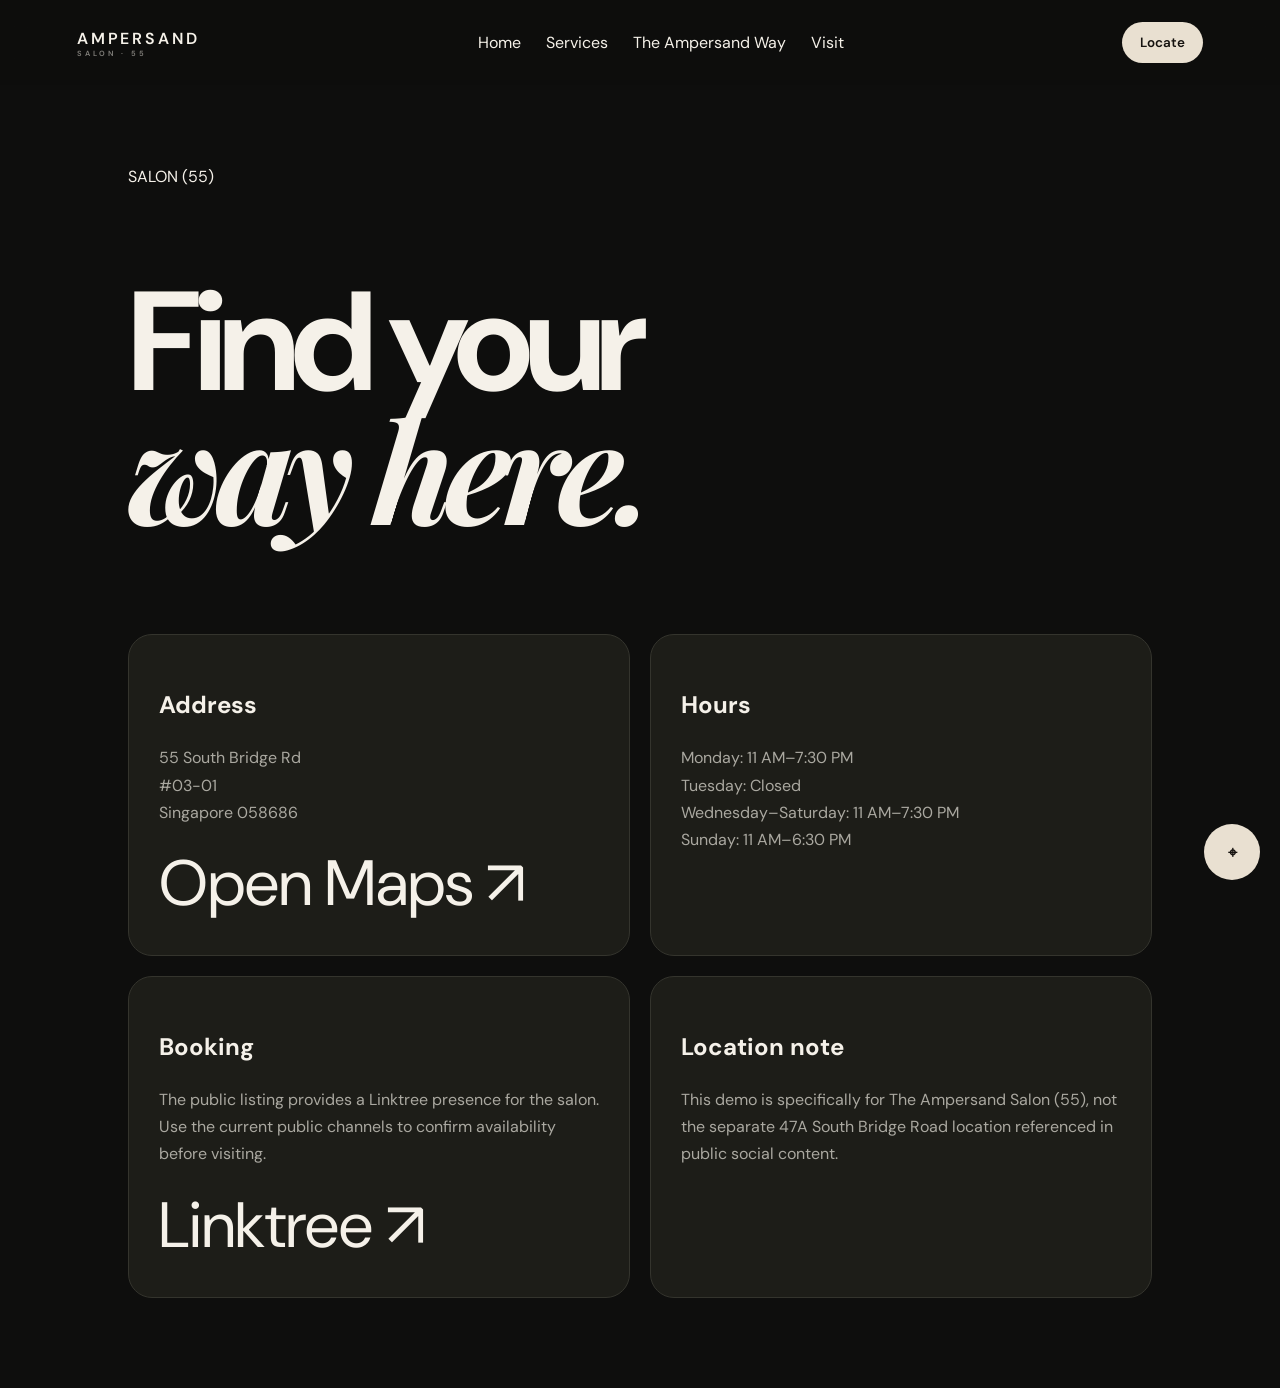
==== contact.html @ 72e2ffbb "Create Salon 7 contact and directions page" ====
<!doctype html><html><head><meta charset="utf-8"><meta name="viewport" content="width=device-width,initial-scale=1"><title>Visit The Ampersand Salon (55)</title><link rel="stylesheet" href="style.css"><link rel="stylesheet" href="site.css"></head><body><header><a class="logo" href="index.html">AMPERSAND<span>SALON · 55</span></a><nav><a href="index.html">Home</a><a href="services.html">Services</a><a href="experience.html">The Ampersand Way</a><a href="contact.html">Visit</a></nav><a class="cta" href="https://www.google.com/maps/search/?api=1&query=55%20South%20Bridge%20Road%20Singapore%20058686">Locate</a></header><main class="page"><div class="page-hero"><p class="eyebrow">SALON (55)</p><h1>Find your<br><i>way here.</i></h1></div><div class="contact-grid"><article class="contact-card reveal"><h3>Address</h3><p>55 South Bridge Rd<br>#03-01<br>Singapore 058686</p><a class="big-link" href="https://www.google.com/maps/search/?api=1&query=55%20South%20Bridge%20Road%20Singapore%20058686">Open Maps ↗</a></article><article class="contact-card reveal"><h3>Hours</h3><p>Monday: 11 AM–7:30 PM<br>Tuesday: Closed<br>Wednesday–Saturday: 11 AM–7:30 PM<br>Sunday: 11 AM–6:30 PM</p></article><article class="contact-card reveal"><h3>Booking</h3><p>The public listing provides a Linktree presence for the salon. Use the current public channels to confirm availability before visiting.</p><a class="big-link" href="https://linktr.ee/ampersand.salon.sg">Linktree ↗</a></article><article class="contact-card reveal"><h3>Location note</h3><p>This demo is specifically for The Ampersand Salon (55), not the separate 47A South Bridge Road location referenced in public social content.</p></article></div></main><a class="float" href="https://www.google.com/maps/search/?api=1&query=55%20South%20Bridge%20Road%20Singapore%20058686">⌖</a><script src="site.js"></script></body></html>
---- style.css ----
@import url('https://fonts.googleapis.com/css2?family=DM+Sans:wght@400;600&family=Playfair+Display:ital,wght@0,500;1,500&display=swap');*{box-sizing:border-box}html{scroll-behavior:smooth}body{margin:0;background:#0e0e0d;color:#f5f1e9;font-family:DM Sans,sans-serif}header{position:fixed;z-index:5;width:100%;top:0;padding:22px 6vw;display:flex;justify-content:space-between;align-items:center;background:#0e0e0dcc;backdrop-filter:blur(16px)}a{color:inherit;text-decoration:none}.logo{font-weight:600;letter-spacing:.18em}.logo span{display:block;font-size:.47rem;opacity:.5}nav{display:none;gap:25px}.cta{background:#e9e0d1;color:#15120f;padding:12px 18px;border-radius:999px;font-weight:600;font-size:.84rem}.hero{min-height:100svh;padding:150px 8vw;display:flex;flex-direction:column;justify-content:center;background:radial-gradient(circle at 80% 30%,#4d4b3d,transparent 38%)}.hero>p,section>p{font-size:.68rem;letter-spacing:.23em;color:#b5a77e}.hero h1,h2{font-size:clamp(3.3rem,11vw,8rem);line-height:.88;letter-spacing:-.06em;margin:18px 0}.hero i,h2 i{font-family:'Playfair Display',serif}.hero h4{max-width:570px;color:#b3b0a9;line-height:1.7;font-weight:400;margin:25px 0}.hero div{display:flex;gap:18px;flex-wrap:wrap;align-items:center}section:not(.hero){padding:110px 8vw}#services{background:#171714}.grid{display:grid;gap:16px}.grid article{min-height:250px;padding:30px;border:1px solid #34342d;border-radius:24px;background:#1d1d18;display:flex;flex-direction:column;justify-content:space-between;transition:.45s}.grid article:hover{transform:translateY(-8px)}.grid b{color:#b5a77e}.grid h3{font-size:1.45rem}.grid p,#visit p{color:#aaa8a0;line-height:1.7}#visit{text-align:center;background:radial-gradient(circle at 50% 0,#38372d,#0e0e0d 62%)}#visit h2{font-size:clamp(2.7rem,9vw,6rem)}#visit a{display:inline-block;margin:8px}.float{position:fixed;z-index:6;right:20px;bottom:20px;width:56px;height:56px;border-radius:50%;display:grid;place-items:center;background:#e9e0d1;color:#15120f;font-weight:700}#loader{position:fixed;z-index:20;inset:0;display:grid;place-items:center;background:#0e0e0d;font-size:4rem;transition:.8s}@media(min-width:800px){nav{display:flex}.grid{grid-template-columns:repeat(3,1fr)}}
---- site.css ----
:root{--accent:#b5a77e;--line:#34342d}.hero-meta{display:flex;gap:28px;flex-wrap:wrap;margin-top:70px;font-size:.65rem;letter-spacing:.18em;color:#8e8b79}.marquee{overflow:hidden;border-block:1px solid var(--line);padding:18px 0;white-space:nowrap;background:#171714}.marquee div{width:max-content;animation:marquee 28s linear infinite;letter-spacing:.25em;color:#b5a77e}.feature{padding:110px 7vw;display:grid;gap:40px;align-items:center;background:radial-gradient(circle at 80% 40%,#38372d,#0e0e0d 55%)}.feature p{color:#aaa8a0;line-height:1.8;max-width:560px}.feature h2{font-size:clamp(3rem,9vw,7rem)}.feature .cta{display:inline-block;margin-top:15px}.reveal{opacity:0;transform:translateY(35px);transition:opacity .8s ease,transform .8s ease}.reveal.visible{opacity:1;transform:none}.tilt{transform-style:preserve-3d;will-change:transform}.tilt a{color:var(--accent);text-decoration:none}.page{min-height:100svh;padding:150px 7vw 90px}.page-hero{max-width:900px;margin-bottom:80px}.page-hero h1{font-size:clamp(3.5rem,11vw,9rem);line-height:.88;letter-spacing:-.06em}.page-hero h1 i{font-family:'Playfair Display',serif}.service-list{display:grid;gap:18px}.service-row{display:grid;grid-template-columns:60px 1fr auto;gap:20px;align-items:start;padding:28px 0;border-top:1px solid var(--line)}.service-row h2{font-size:clamp(1.5rem,4vw,3rem);margin:0 0 8px}.service-row p{color:#aaa8a0;line-height:1.7;max-width:650px}.service-row span{color:var(--accent)}.contact-grid{display:grid;gap:20px}.contact-card{padding:30px;border:1px solid var(--line);border-radius:24px;background:#1d1d18}.contact-card h3{font-size:1.5rem}.contact-card p{color:#aaa8a0;line-height:1.7}.big-link{font-size:clamp(1.5rem,5vw,4rem);word-break:break-word}.page-nav{display:flex;gap:10px;flex-wrap:wrap;margin-top:50px}.page-nav a{padding:11px 15px;border:1px solid var(--line);border-radius:999px;text-decoration:none}.page-nav a:hover{background:#e9e0d1;color:#15120f}@keyframes marquee{to{transform:translateX(-50%)}}@media(min-width:800px){.feature{grid-template-columns:1fr 1fr}.service-list{max-width:1100px}.contact-grid{grid-template-columns:1fr 1fr}.page{padding-left:10vw;padding-right:10vw}}
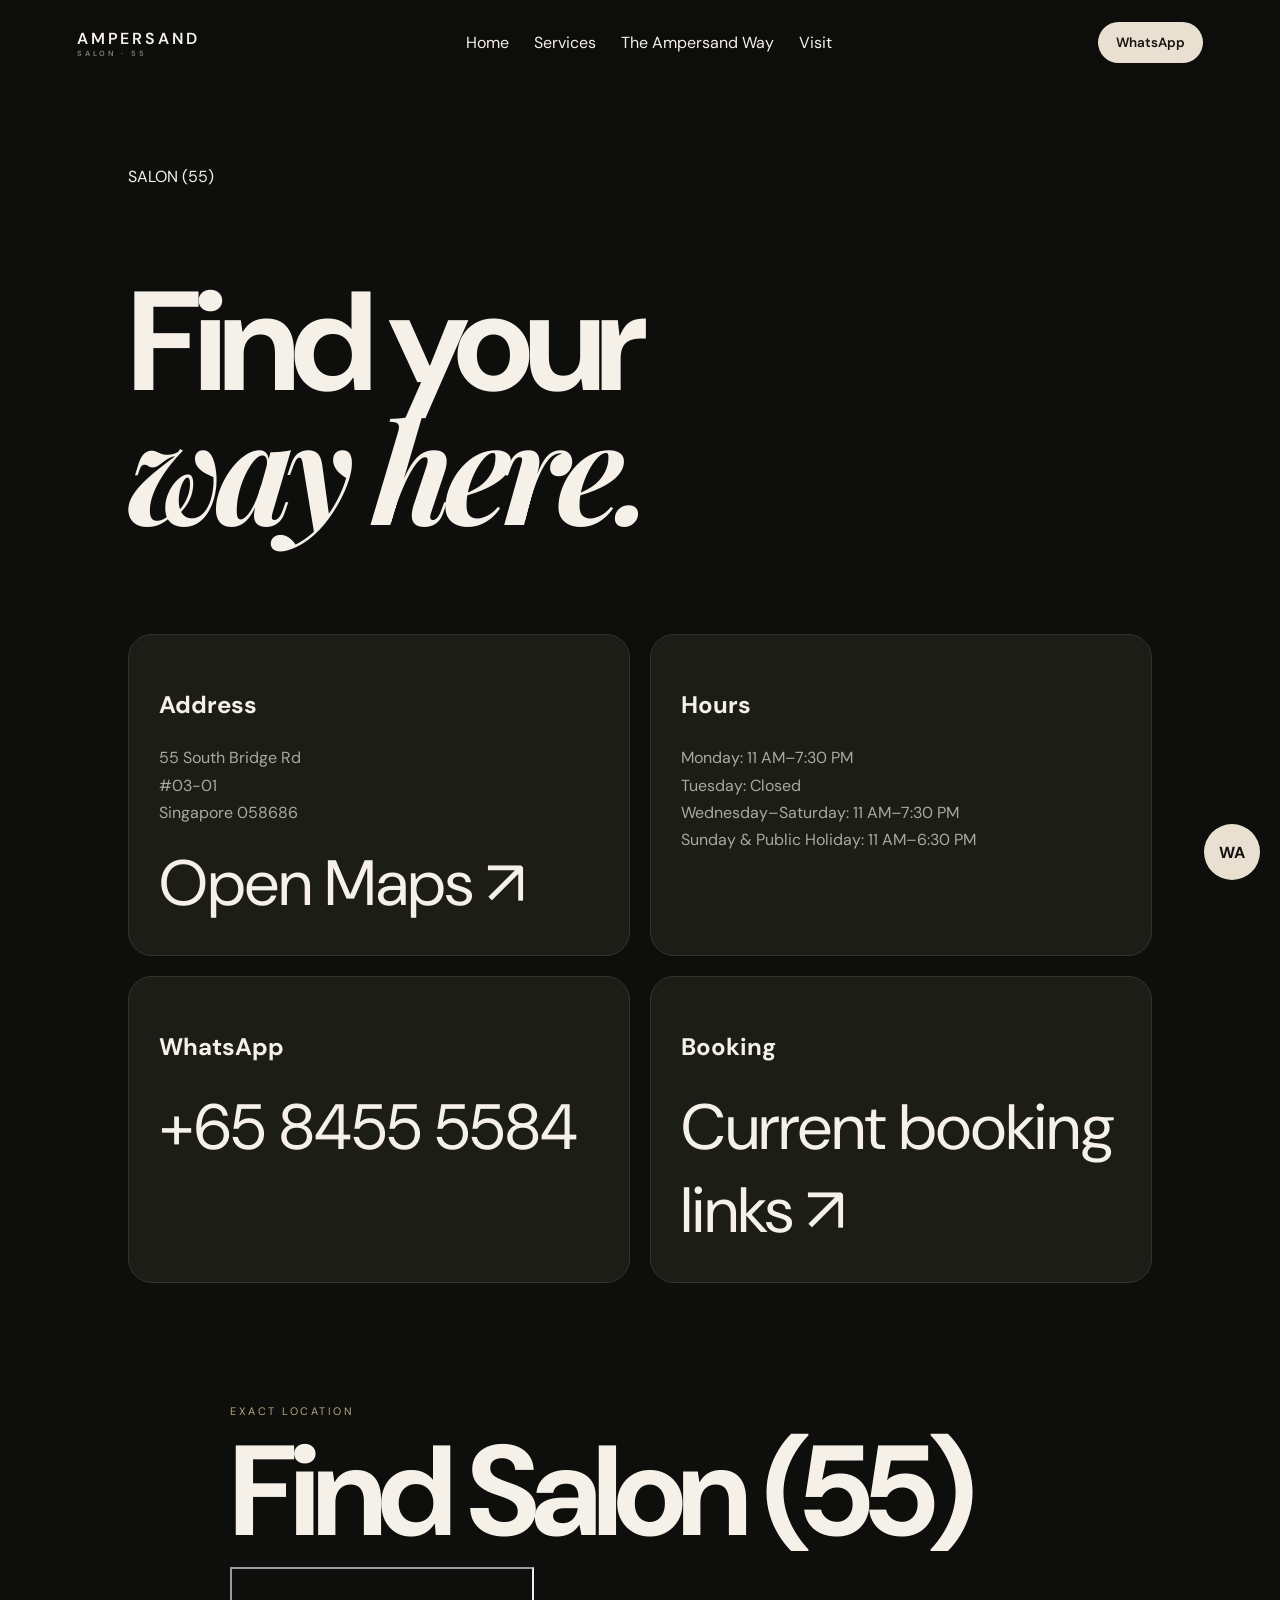
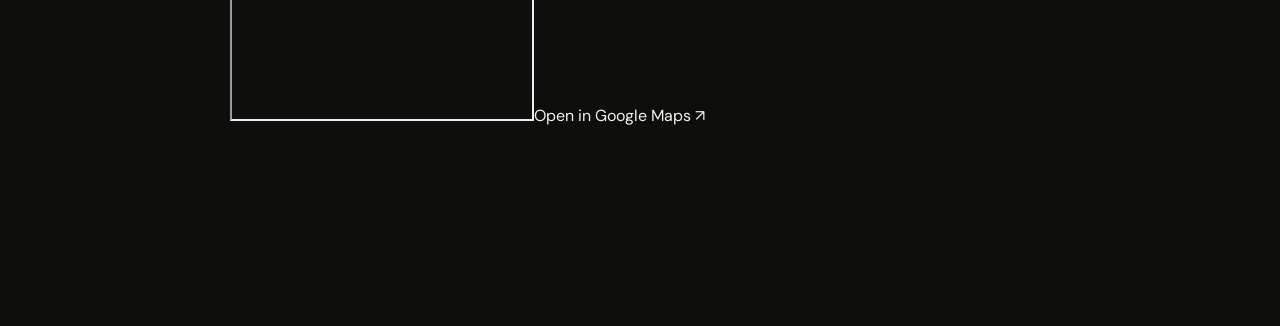
==== commit 67cc93bf: "Upgrade Salon 7 contact page with exact embedded Google Maps and verified WhatsApp" ====
--- a/contact.html
+++ b/contact.html
@@ -1 +1 @@
-<!doctype html><html><head><meta charset="utf-8"><meta name="viewport" content="width=device-width,initial-scale=1"><title>Visit The Ampersand Salon (55)</title><link rel="stylesheet" href="style.css"><link rel="stylesheet" href="site.css"></head><body><header><a class="logo" href="index.html">AMPERSAND<span>SALON · 55</span></a><nav><a href="index.html">Home</a><a href="services.html">Services</a><a href="experience.html">The Ampersand Way</a><a href="contact.html">Visit</a></nav><a class="cta" href="https://www.google.com/maps/search/?api=1&query=55%20South%20Bridge%20Road%20Singapore%20058686">Locate</a></header><main class="page"><div class="page-hero"><p class="eyebrow">SALON (55)</p><h1>Find your<br><i>way here.</i></h1></div><div class="contact-grid"><article class="contact-card reveal"><h3>Address</h3><p>55 South Bridge Rd<br>#03-01<br>Singapore 058686</p><a class="big-link" href="https://www.google.com/maps/search/?api=1&query=55%20South%20Bridge%20Road%20Singapore%20058686">Open Maps ↗</a></article><article class="contact-card reveal"><h3>Hours</h3><p>Monday: 11 AM–7:30 PM<br>Tuesday: Closed<br>Wednesday–Saturday: 11 AM–7:30 PM<br>Sunday: 11 AM–6:30 PM</p></article><article class="contact-card reveal"><h3>Booking</h3><p>The public listing provides a Linktree presence for the salon. Use the current public channels to confirm availability before visiting.</p><a class="big-link" href="https://linktr.ee/ampersand.salon.sg">Linktree ↗</a></article><article class="contact-card reveal"><h3>Location note</h3><p>This demo is specifically for The Ampersand Salon (55), not the separate 47A South Bridge Road location referenced in public social content.</p></article></div></main><a class="float" href="https://www.google.com/maps/search/?api=1&query=55%20South%20Bridge%20Road%20Singapore%20058686">⌖</a><script src="site.js"></script></body></html>+<!doctype html><html lang="en"><head><meta charset="utf-8"><meta name="viewport" content="width=device-width,initial-scale=1"><title>Visit The Ampersand Salon (55)</title><link rel="stylesheet" href="style.css"><link rel="stylesheet" href="site.css"></head><body><div id="loader"><strong>&amp;</strong><span>AMPERSAND · SALON 55</span></div><header><a class="logo" href="index.html">AMPERSAND<span>SALON · 55</span></a><nav><a href="index.html">Home</a><a href="services.html">Services</a><a href="experience.html">The Ampersand Way</a><a href="contact.html">Visit</a></nav><a class="cta" href="https://wa.me/6584555584?text=Hi%20The%20Ampersand%20Salon%20%2855%29%2C%20I%27d%20like%20to%20book%20an%20appointment.">WhatsApp</a></header><main class="page"><div class="page-hero"><p class="eyebrow">SALON (55)</p><h1>Find your<br><i>way here.</i></h1></div><div class="contact-grid"><article class="contact-card reveal"><h3>Address</h3><p>55 South Bridge Rd<br>#03-01<br>Singapore 058686</p><a class="big-link" href="https://www.google.com/maps/search/?api=1&query=55%20South%20Bridge%20Road%20Singapore%20058686">Open Maps ↗</a></article><article class="contact-card reveal"><h3>Hours</h3><p>Monday: 11 AM–7:30 PM<br>Tuesday: Closed<br>Wednesday–Saturday: 11 AM–7:30 PM<br>Sunday & Public Holiday: 11 AM–6:30 PM</p></article><article class="contact-card reveal"><h3>WhatsApp</h3><a class="big-link" href="https://wa.me/6584555584?text=Hi%20The%20Ampersand%20Salon%20%2855%29%2C%20I%27d%20like%20to%20book%20an%20appointment.">+65 8455 5584</a></article><article class="contact-card reveal"><h3>Booking</h3><a class="big-link" href="https://linktr.ee/ampersand.salon.sg">Current booking links ↗</a></article></div><section class="map-block reveal"><p class="eyebrow">EXACT LOCATION</p><h2>Find Salon (55)</h2><iframe title="The Ampersand Salon 55 map" src="https://www.google.com/maps?q=55%20South%20Bridge%20Road%20Singapore%20058686&output=embed" loading="lazy" allowfullscreen></iframe><a class="btn" href="https://www.google.com/maps/search/?api=1&query=55%20South%20Bridge%20Road%20Singapore%20058686">Open in Google Maps ↗</a></section></main><a class="float" href="https://wa.me/6584555584?text=Hi%20The%20Ampersand%20Salon%20%2855%29%2C%20I%27d%20like%20to%20book%20an%20appointment.">WA</a><script src="site.js"></script></body></html>
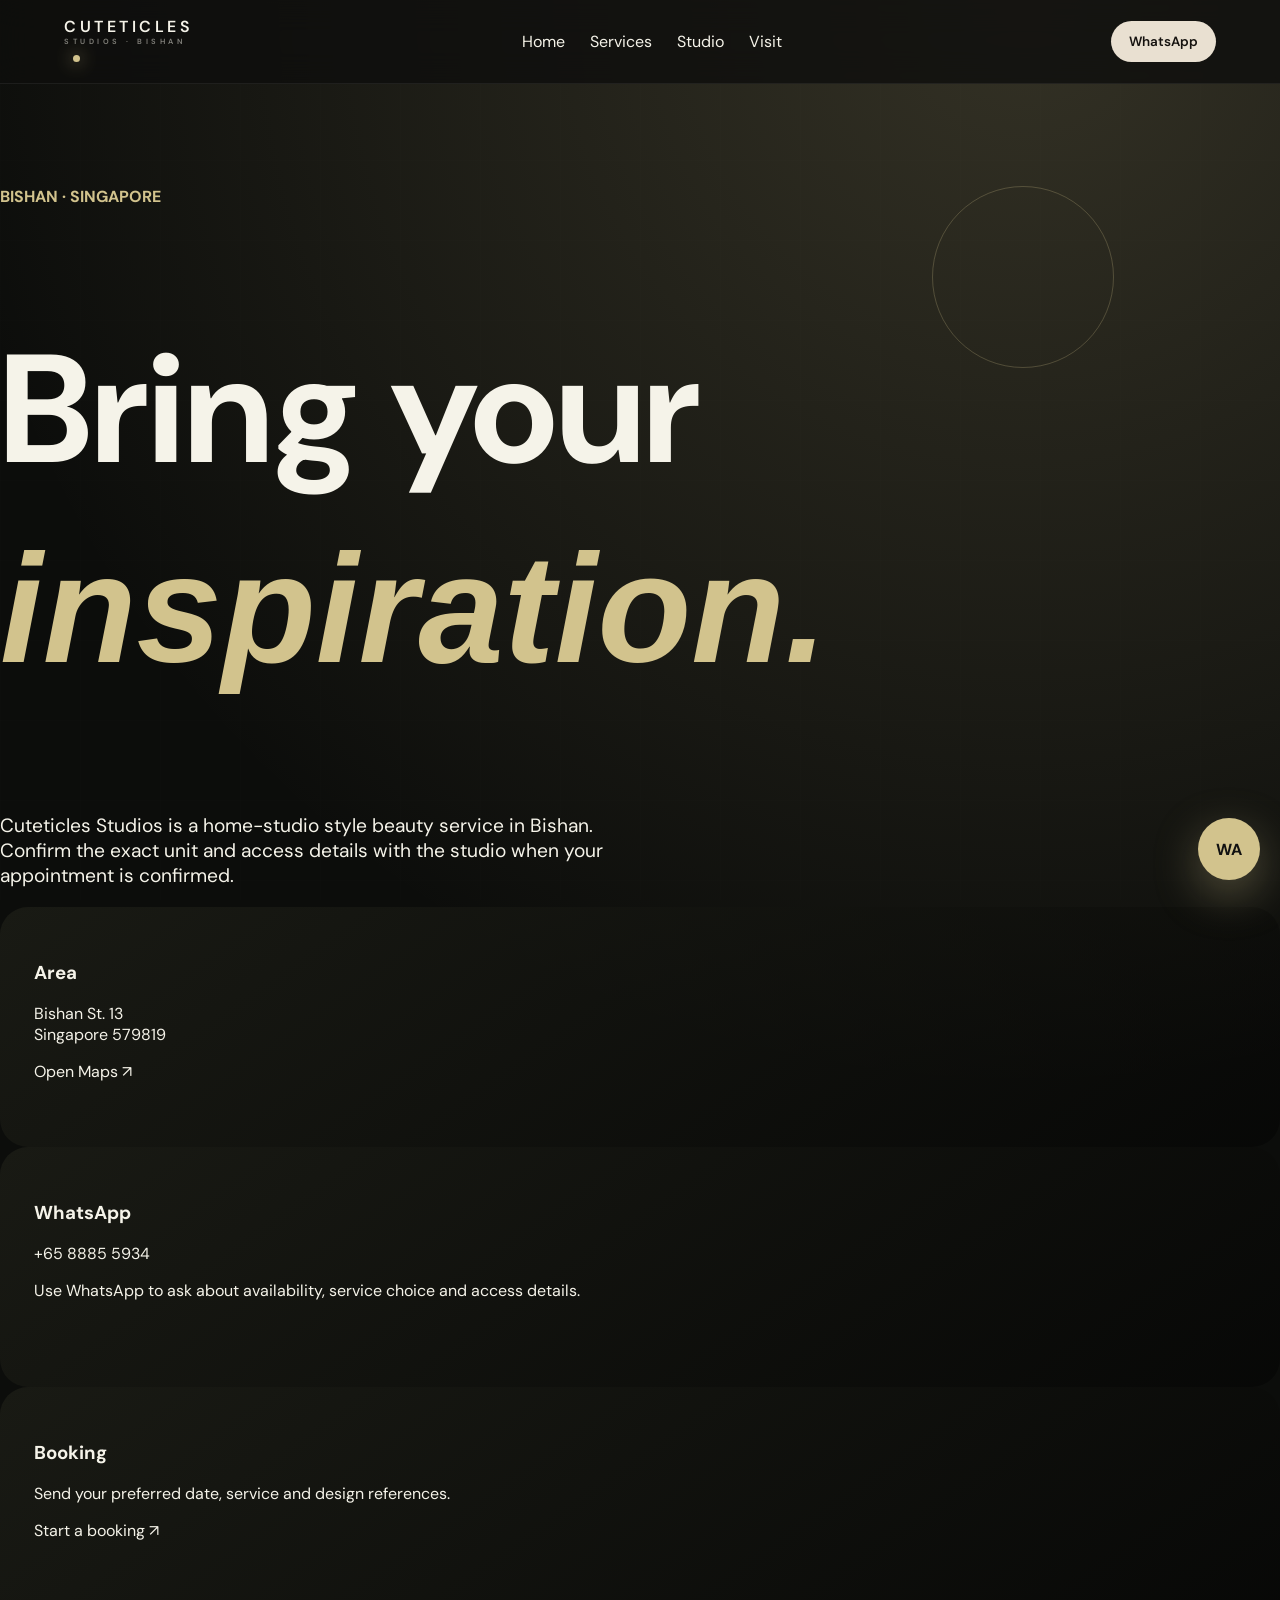
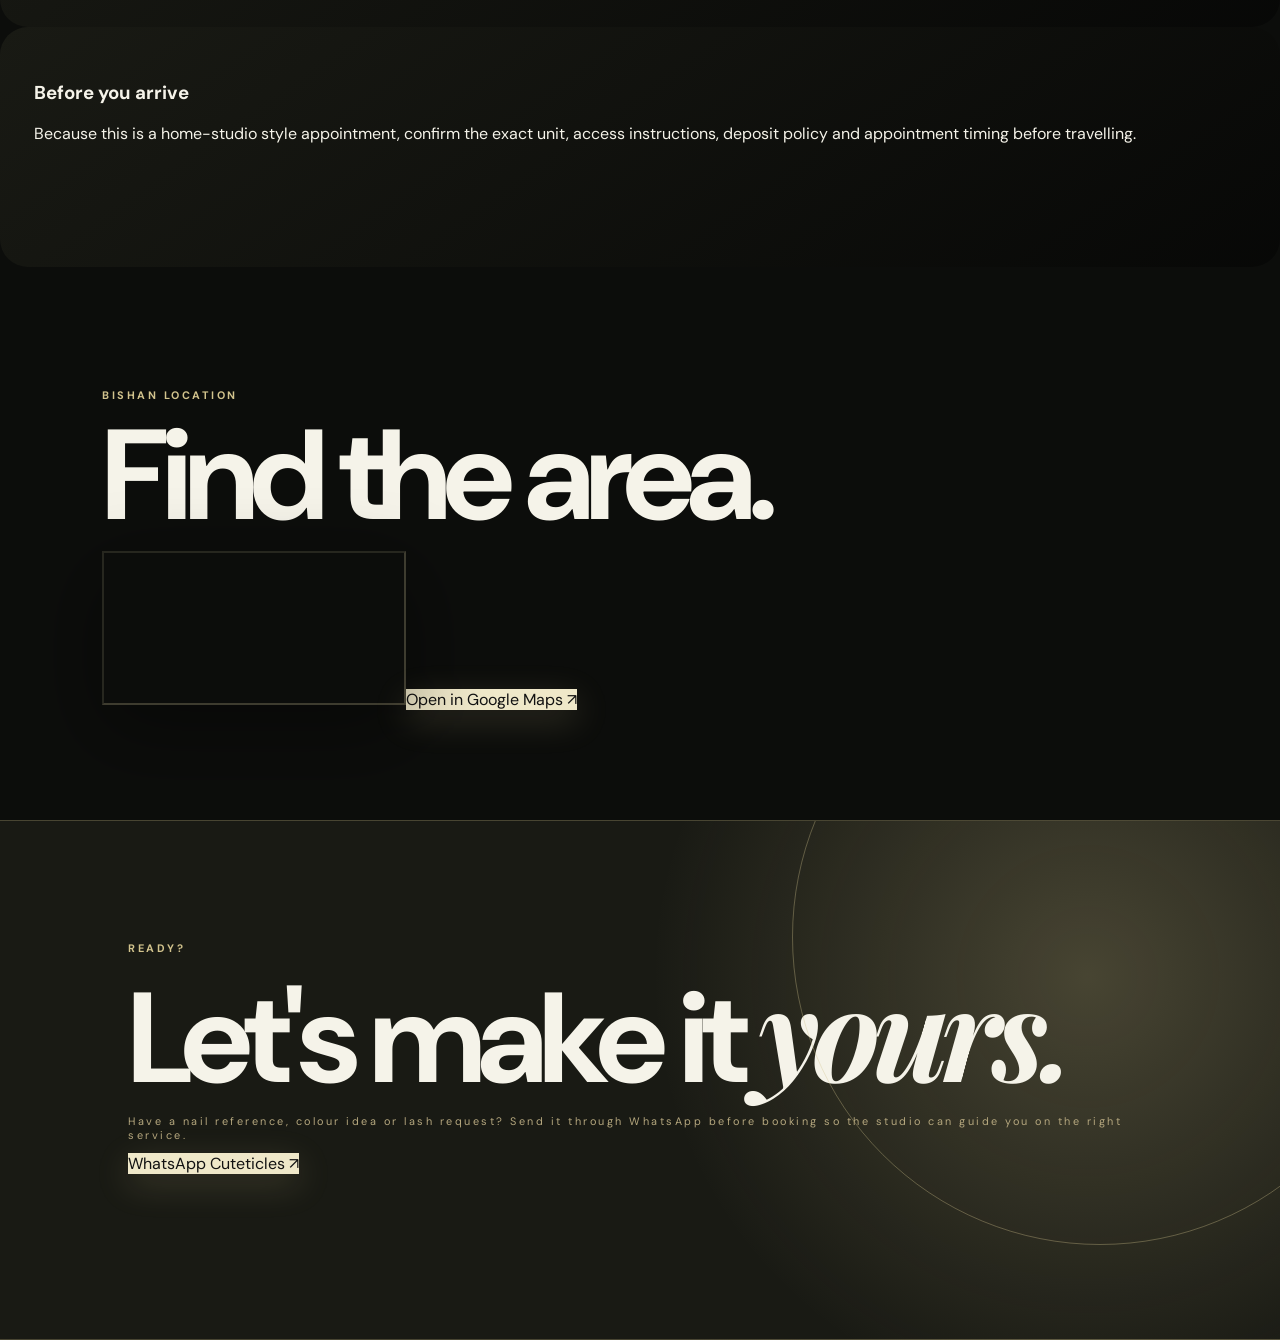
==== commit d20696f8: "Rebuild Salon-7 contact page for Cuteticles Studios" ====
--- a/contact.html
+++ b/contact.html
@@ -1 +1 @@
-<!doctype html><html lang="en"><head><meta charset="utf-8"><meta name="viewport" content="width=device-width,initial-scale=1"><title>Visit The Ampersand Salon (55)</title><link rel="stylesheet" href="style.css"><link rel="stylesheet" href="site.css"></head><body><div id="loader"><strong>&amp;</strong><span>AMPERSAND · SALON 55</span></div><header><a class="logo" href="index.html">AMPERSAND<span>SALON · 55</span></a><nav><a href="index.html">Home</a><a href="services.html">Services</a><a href="experience.html">The Ampersand Way</a><a href="contact.html">Visit</a></nav><a class="cta" href="https://wa.me/6584555584?text=Hi%20The%20Ampersand%20Salon%20%2855%29%2C%20I%27d%20like%20to%20book%20an%20appointment.">WhatsApp</a></header><main class="page"><div class="page-hero"><p class="eyebrow">SALON (55)</p><h1>Find your<br><i>way here.</i></h1></div><div class="contact-grid"><article class="contact-card reveal"><h3>Address</h3><p>55 South Bridge Rd<br>#03-01<br>Singapore 058686</p><a class="big-link" href="https://www.google.com/maps/search/?api=1&query=55%20South%20Bridge%20Road%20Singapore%20058686">Open Maps ↗</a></article><article class="contact-card reveal"><h3>Hours</h3><p>Monday: 11 AM–7:30 PM<br>Tuesday: Closed<br>Wednesday–Saturday: 11 AM–7:30 PM<br>Sunday & Public Holiday: 11 AM–6:30 PM</p></article><article class="contact-card reveal"><h3>WhatsApp</h3><a class="big-link" href="https://wa.me/6584555584?text=Hi%20The%20Ampersand%20Salon%20%2855%29%2C%20I%27d%20like%20to%20book%20an%20appointment.">+65 8455 5584</a></article><article class="contact-card reveal"><h3>Booking</h3><a class="big-link" href="https://linktr.ee/ampersand.salon.sg">Current booking links ↗</a></article></div><section class="map-block reveal"><p class="eyebrow">EXACT LOCATION</p><h2>Find Salon (55)</h2><iframe title="The Ampersand Salon 55 map" src="https://www.google.com/maps?q=55%20South%20Bridge%20Road%20Singapore%20058686&output=embed" loading="lazy" allowfullscreen></iframe><a class="btn" href="https://www.google.com/maps/search/?api=1&query=55%20South%20Bridge%20Road%20Singapore%20058686">Open in Google Maps ↗</a></section></main><a class="float" href="https://wa.me/6584555584?text=Hi%20The%20Ampersand%20Salon%20%2855%29%2C%20I%27d%20like%20to%20book%20an%20appointment.">WA</a><script src="site.js"></script></body></html>+<!doctype html><html lang="en"><head><meta charset="utf-8"><meta name="viewport" content="width=device-width,initial-scale=1"><meta name="description" content="Visit Cuteticles Studios in Bishan, Singapore. Contact the studio to confirm your appointment and exact unit details."><title>Visit | Cuteticles Studios</title><link rel="stylesheet" href="style.css"><link rel="stylesheet" href="site.css"></head><body><div id="loader"><strong>CUTETICLES</strong><span>VISIT · BISHAN</span></div><header><a class="logo" href="index.html">CUTETICLES<span>STUDIOS · BISHAN</span></a><nav><a href="index.html">Home</a><a href="services.html">Services</a><a href="experience.html">Studio</a><a href="contact.html">Visit</a></nav><a class="cta" href="https://wa.me/6588855934?text=Hi%20Cuteticles%20Studios%2C%20I%27d%20like%20to%20book%20an%20appointment.">WhatsApp</a></header><main class="page"><div class="page-hero"><p class="eyebrow">BISHAN · SINGAPORE</p><h1>Bring your<br><i>inspiration.</i></h1><p class="lead">Cuteticles Studios is a home-studio style beauty service in Bishan. Confirm the exact unit and access details with the studio when your appointment is confirmed.</p></div><div class="contact-grid"><article class="contact-card reveal"><h3>Area</h3><p>Bishan St. 13<br>Singapore 579819</p><a class="big-link" href="https://www.google.com/maps/search/?api=1&query=Bishan%20Street%2013%20Singapore%20579819">Open Maps ↗</a></article><article class="contact-card reveal"><h3>WhatsApp</h3><a class="big-link" href="https://wa.me/6588855934?text=Hi%20Cuteticles%20Studios%2C%20I%27d%20like%20to%20book%20an%20appointment.">+65 8885 5934</a><p>Use WhatsApp to ask about availability, service choice and access details.</p></article><article class="contact-card reveal"><h3>Booking</h3><p>Send your preferred date, service and design references.</p><a class="big-link" href="https://wa.me/6588855934?text=Hi%20Cuteticles%20Studios%2C%20I%27d%20like%20to%20book.%20My%20preferred%20date%20is%20:%20">Start a booking ↗</a></article><article class="contact-card reveal"><h3>Before you arrive</h3><p>Because this is a home-studio style appointment, confirm the exact unit, access instructions, deposit policy and appointment timing before travelling.</p></article></div><section class="map-block reveal"><p class="eyebrow">BISHAN LOCATION</p><h2>Find the area.</h2><iframe title="Cuteticles Studios Bishan map" src="https://www.google.com/maps?q=Bishan%20Street%2013%20Singapore%20579819&output=embed" loading="lazy" allowfullscreen></iframe><a class="btn" href="https://www.google.com/maps/search/?api=1&query=Bishan%20Street%2013%20Singapore%20579819">Open in Google Maps ↗</a></section><section class="feature reveal"><p class="eyebrow">READY?</p><h2>Let's make it <i>yours.</i></h2><p>Have a nail reference, colour idea or lash request? Send it through WhatsApp before booking so the studio can guide you on the right service.</p><a class="btn" href="https://wa.me/6588855934?text=Hi%20Cuteticles%20Studios%2C%20I%20have%20a%20design%20reference%20and%20would%20like%20to%20book.">WhatsApp Cuteticles ↗</a></section></main><a class="float" href="https://wa.me/6588855934?text=Hi%20Cuteticles%20Studios%2C%20I%27d%20like%20to%20book%20an%20appointment.">WA</a><script src="site.js"></script></body></html>
--- a/site.css
+++ b/site.css
@@ -1 +1 @@
-:root{--accent:#b5a77e;--line:#34342d}.hero-meta{display:flex;gap:28px;flex-wrap:wrap;margin-top:70px;font-size:.65rem;letter-spacing:.18em;color:#8e8b79}.marquee{overflow:hidden;border-block:1px solid var(--line);padding:18px 0;white-space:nowrap;background:#171714}.marquee div{width:max-content;animation:marquee 28s linear infinite;letter-spacing:.25em;color:#b5a77e}.feature{padding:110px 7vw;display:grid;gap:40px;align-items:center;background:radial-gradient(circle at 80% 40%,#38372d,#0e0e0d 55%)}.feature p{color:#aaa8a0;line-height:1.8;max-width:560px}.feature h2{font-size:clamp(3rem,9vw,7rem)}.feature .cta{display:inline-block;margin-top:15px}.reveal{opacity:0;transform:translateY(35px);transition:opacity .8s ease,transform .8s ease}.reveal.visible{opacity:1;transform:none}.tilt{transform-style:preserve-3d;will-change:transform}.tilt a{color:var(--accent);text-decoration:none}.page{min-height:100svh;padding:150px 7vw 90px}.page-hero{max-width:900px;margin-bottom:80px}.page-hero h1{font-size:clamp(3.5rem,11vw,9rem);line-height:.88;letter-spacing:-.06em}.page-hero h1 i{font-family:'Playfair Display',serif}.service-list{display:grid;gap:18px}.service-row{display:grid;grid-template-columns:60px 1fr auto;gap:20px;align-items:start;padding:28px 0;border-top:1px solid var(--line)}.service-row h2{font-size:clamp(1.5rem,4vw,3rem);margin:0 0 8px}.service-row p{color:#aaa8a0;line-height:1.7;max-width:650px}.service-row span{color:var(--accent)}.contact-grid{display:grid;gap:20px}.contact-card{padding:30px;border:1px solid var(--line);border-radius:24px;background:#1d1d18}.contact-card h3{font-size:1.5rem}.contact-card p{color:#aaa8a0;line-height:1.7}.big-link{font-size:clamp(1.5rem,5vw,4rem);word-break:break-word}.page-nav{display:flex;gap:10px;flex-wrap:wrap;margin-top:50px}.page-nav a{padding:11px 15px;border:1px solid var(--line);border-radius:999px;text-decoration:none}.page-nav a:hover{background:#e9e0d1;color:#15120f}@keyframes marquee{to{transform:translateX(-50%)}}@media(min-width:800px){.feature{grid-template-columns:1fr 1fr}.service-list{max-width:1100px}.contact-grid{grid-template-columns:1fr 1fr}.page{padding-left:10vw;padding-right:10vw}}+:root{--a:#d2c38d;--s:#efe8c9;--bg:#0c0d0b;--p:#191a14;--ink:#f5f3e9;--line:color-mix(in srgb,var(--a) 25%,transparent)}html{scroll-behavior:smooth}body{background:radial-gradient(circle at 80% 0,color-mix(in srgb,var(--a) 20%,transparent),transparent 35%),var(--bg)!important;color:var(--ink)!important}body:before{content:"";position:fixed;inset:0;pointer-events:none;z-index:1;opacity:.06;background-image:linear-gradient(#fff2 1px,transparent 1px),linear-gradient(90deg,#fff2 1px,transparent 1px);background-size:80px 80px}header{z-index:60!important;border-bottom:1px solid #fff1;padding:16px 5vw!important;transition:.35s}header.scrolled{background:#000c!important;backdrop-filter:blur(22px);box-shadow:0 10px 40px #0006}.logo{letter-spacing:.22em}.logo:after{content:"";display:inline-block;width:7px;height:7px;margin-left:9px;border-radius:50%;background:var(--a);box-shadow:0 0 18px var(--a)}nav a{position:relative}nav a:after{content:"";position:absolute;left:0;right:0;bottom:-7px;height:1px;background:var(--a);transform:scaleX(0);transition:.3s}nav a:hover:after{transform:scaleX(1)}.navcta,.btn{background:var(--s)!important;color:#111!important;box-shadow:0 10px 35px color-mix(in srgb,var(--a) 20%,transparent)!important;transition:.3s}.navcta:hover,.btn:hover{transform:translateY(-3px);box-shadow:0 18px 55px color-mix(in srgb,var(--a) 35%,transparent)!important}.hero{min-height:100svh;padding-top:180px!important;isolation:isolate;overflow:hidden}.hero:before{content:"";position:absolute;width:72vw;height:72vw;right:-30%;top:8%;border-radius:50%;background:radial-gradient(circle at 35% 35%,color-mix(in srgb,var(--a) 48%,transparent),transparent 18%),radial-gradient(circle,color-mix(in srgb,var(--a) 20%,transparent),transparent 65%);filter:blur(12px);animation:hfloat 11s ease-in-out infinite;z-index:-1}.hero:after{content:"";position:absolute;inset:auto 0 0;height:35%;background:linear-gradient(transparent,var(--bg));z-index:-1}.hero h1{font-size:clamp(4rem,12vw,11rem)!important;max-width:1100px}.hero h1 i,.page-hero h1 i{color:var(--a)}.eyebrow{color:var(--a)!important;font-weight:700}.lead{font-size:clamp(1rem,1.5vw,1.25rem)!important;max-width:650px!important}.hero-meta{border-top:1px solid var(--line);padding-top:20px}.marquee{background:var(--p)!important;border-color:var(--line)!important}.marquee div{color:var(--a)!important;font-weight:700}.section{position:relative;background:linear-gradient(var(--bg),var(--p))!important;overflow:hidden}.section:before{content:"01";position:absolute;right:5vw;top:40px;font-size:16vw;font-weight:900;color:transparent;-webkit-text-stroke:1px color-mix(in srgb,var(--a) 18%,transparent)}.cards{grid-template-columns:repeat(3,minmax(0,1fr))!important;gap:20px!important}.cards article{position:relative;min-height:430px!important;overflow:hidden;border:1px solid var(--line)!important;border-radius:30px!important;background:var(--p)!important;box-shadow:0 20px 70px #0005;transition:.55s}.cards article:before{content:"";position:absolute;inset:0;background-size:cover;background-position:center;opacity:.32;transition:.8s}.cards article:nth-child(1):before{background-image:url('https://images.unsplash.com/photo-1522337360788-8b13dee7a37e?auto=format&fit=crop&w=1200&q=85')}.cards article:nth-child(2):before{background-image:url('https://images.unsplash.com/photo-1560066984-138dadb4c035?auto=format&fit=crop&w=1200&q=85')}.cards article:nth-child(3):before{background-image:url('https://images.unsplash.com/photo-1521590832167-7bcbfaa6381f?auto=format&fit=crop&w=1200&q=85')}.cards article:after{content:"";position:absolute;inset:0;background:linear-gradient(180deg,transparent 10%,var(--p) 78%)}.cards article>*{position:relative;z-index:2}.cards article:hover{transform:translateY(-12px);border-color:color-mix(in srgb,var(--a) 65%,transparent)!important;box-shadow:0 35px 95px #0008}.cards article:hover:before{transform:scale(1.08);opacity:.5}.cards h3{font-size:clamp(1.5rem,2vw,2rem)!important}.cards a{color:var(--a)!important;font-weight:700}.feature{position:relative;overflow:hidden;background:radial-gradient(circle at 85% 30%,color-mix(in srgb,var(--a) 25%,transparent),transparent 38%),var(--p)!important;border-block:1px solid var(--line);min-height:520px}.feature:before{content:"";position:absolute;right:-10vw;top:-15vw;width:48vw;height:48vw;border:1px solid color-mix(in srgb,var(--a) 35%,transparent);border-radius:50%;animation:spin 30s linear infinite}.visit{position:relative;overflow:hidden;background:linear-gradient(135deg,var(--p),var(--bg))!important;border-top:1px solid var(--line)}.visit:before{content:"";position:absolute;width:320px;height:320px;right:-100px;bottom:-120px;border-radius:50%;background:var(--a);filter:blur(120px);opacity:.16}.page{padding-top:170px!important}.page-hero{position:relative;max-width:1050px}.page-hero:after{content:"";position:absolute;right:-5vw;top:0;width:180px;height:180px;border:1px solid var(--line);border-radius:50%}.page-hero h1{font-size:clamp(4rem,12vw,10rem)!important}.service-list{max-width:1200px!important}.service-row{position:relative;padding:42px 0!important;border-color:var(--line)!important;transition:.4s}.service-row:before{content:"";position:absolute;inset:0 -5vw;background:linear-gradient(90deg,color-mix(in srgb,var(--a) 9%,transparent),transparent 65%);opacity:0;transition:.35s;pointer-events:none}.service-row:hover{padding-left:20px!important}.service-row:hover:before{opacity:1}.service-row h2{font-size:clamp(2rem,4vw,4rem)!important}.service-row strong{color:var(--a);font-size:.7rem;letter-spacing:.16em;text-transform:uppercase}.contact-grid{gap:18px!important}.contact-card{position:relative;min-height:240px;padding:34px!important;border-color:var(--line)!important;background:linear-gradient(145deg,var(--p),#0006)!important;border-radius:28px!important;overflow:hidden;transition:.4s}.contact-card:hover{transform:translateY(-7px);border-color:color-mix(in srgb,var(--a) 60%,transparent)!important}.big-link{color:var(--ink);text-decoration:none}.big-link:hover{color:var(--a)}.page-nav a{border-color:var(--line)!important;transition:.3s}.page-nav a:hover{background:var(--s)!important;color:#111!important;transform:translateY(-3px)}.map-block iframe{filter:saturate(.75) contrast(1.05);border-color:var(--line)!important;box-shadow:0 25px 80px #0006}.float{width:62px!important;height:62px!important;background:var(--a)!important;color:#111!important;box-shadow:0 15px 45px color-mix(in srgb,var(--a) 35%,transparent)!important}.float:hover{transform:scale(1.08)}#loader{background:var(--bg)!important;z-index:200!important}#loader:before{content:"";position:absolute;width:45vw;height:45vw;border:1px solid color-mix(in srgb,var(--a) 45%,transparent);border-radius:50%;animation:pulse 2.2s ease-in-out infinite}#loader .loader-mark{position:relative;display:grid;place-items:center;text-align:center;gap:12px}#loader strong{font-size:clamp(2.4rem,8vw,7rem)!important;color:var(--ink)}#loader span{color:var(--a)!important}#loader.is-hidden{opacity:0;pointer-events:none}body.is-loading{overflow:hidden!important}.reveal{opacity:0;transform:translateY(50px) scale(.98)!important;transition:.9s cubic-bezier(.2,.75,.2,1)!important}.reveal.visible{opacity:1;transform:none!important}#scroll-progress{position:fixed;z-index:150;top:0;left:0;height:2px;width:0;background:var(--a);box-shadow:0 0 16px var(--a)}@keyframes hfloat{50%{transform:translate3d(-30px,25px,0) scale(1.08)}}@keyframes spin{to{transform:rotate(360deg)}}@keyframes pulse{50%{transform:scale(1.08);opacity:.35}}@media(min-width:800px){.hero{padding-left:10vw!important;padding-right:8vw!important}.section,.feature,.visit{padding-left:10vw!important;padding-right:10vw!important}.service-row{grid-template-columns:70px 1fr 150px!important}.contact-grid{grid-template-columns:repeat(2,minmax(0,1fr))!important}}@media(max-width:799px){header{padding-left:18px!important;padding-right:18px!important}header nav{display:flex!important;position:fixed;left:10px;right:10px;bottom:10px;z-index:90;padding:9px 8px;background:#080808e8;backdrop-filter:blur(22px);border:1px solid var(--line);border-radius:18px;justify-content:space-around;gap:4px;box-shadow:0 15px 50px #0008}header nav a{font-size:.65rem;padding:8px 7px}header .navcta,header .cta{padding:10px 12px;font-size:.7rem}.hero{padding-left:6vw!important;padding-right:6vw!important}.hero h1{font-size:clamp(3.3rem,17vw,6rem)!important}.cards{grid-template-columns:1fr!important}.cards article{min-height:390px!important}.section,.feature,.visit{padding:90px 6vw!important}.page{padding:130px 6vw 110px!important}.page-hero h1{font-size:clamp(3.4rem,17vw,6.5rem)!important}.service-row{grid-template-columns:34px 1fr!important}.service-row strong{grid-column:2;margin-top:10px}.contact-grid{grid-template-columns:1fr!important}.map-block iframe{height:72vw!important;min-height:300px}.float{bottom:78px!important;right:16px!important}.hero:before{width:110vw;height:110vw;right:-50%;top:20%}}
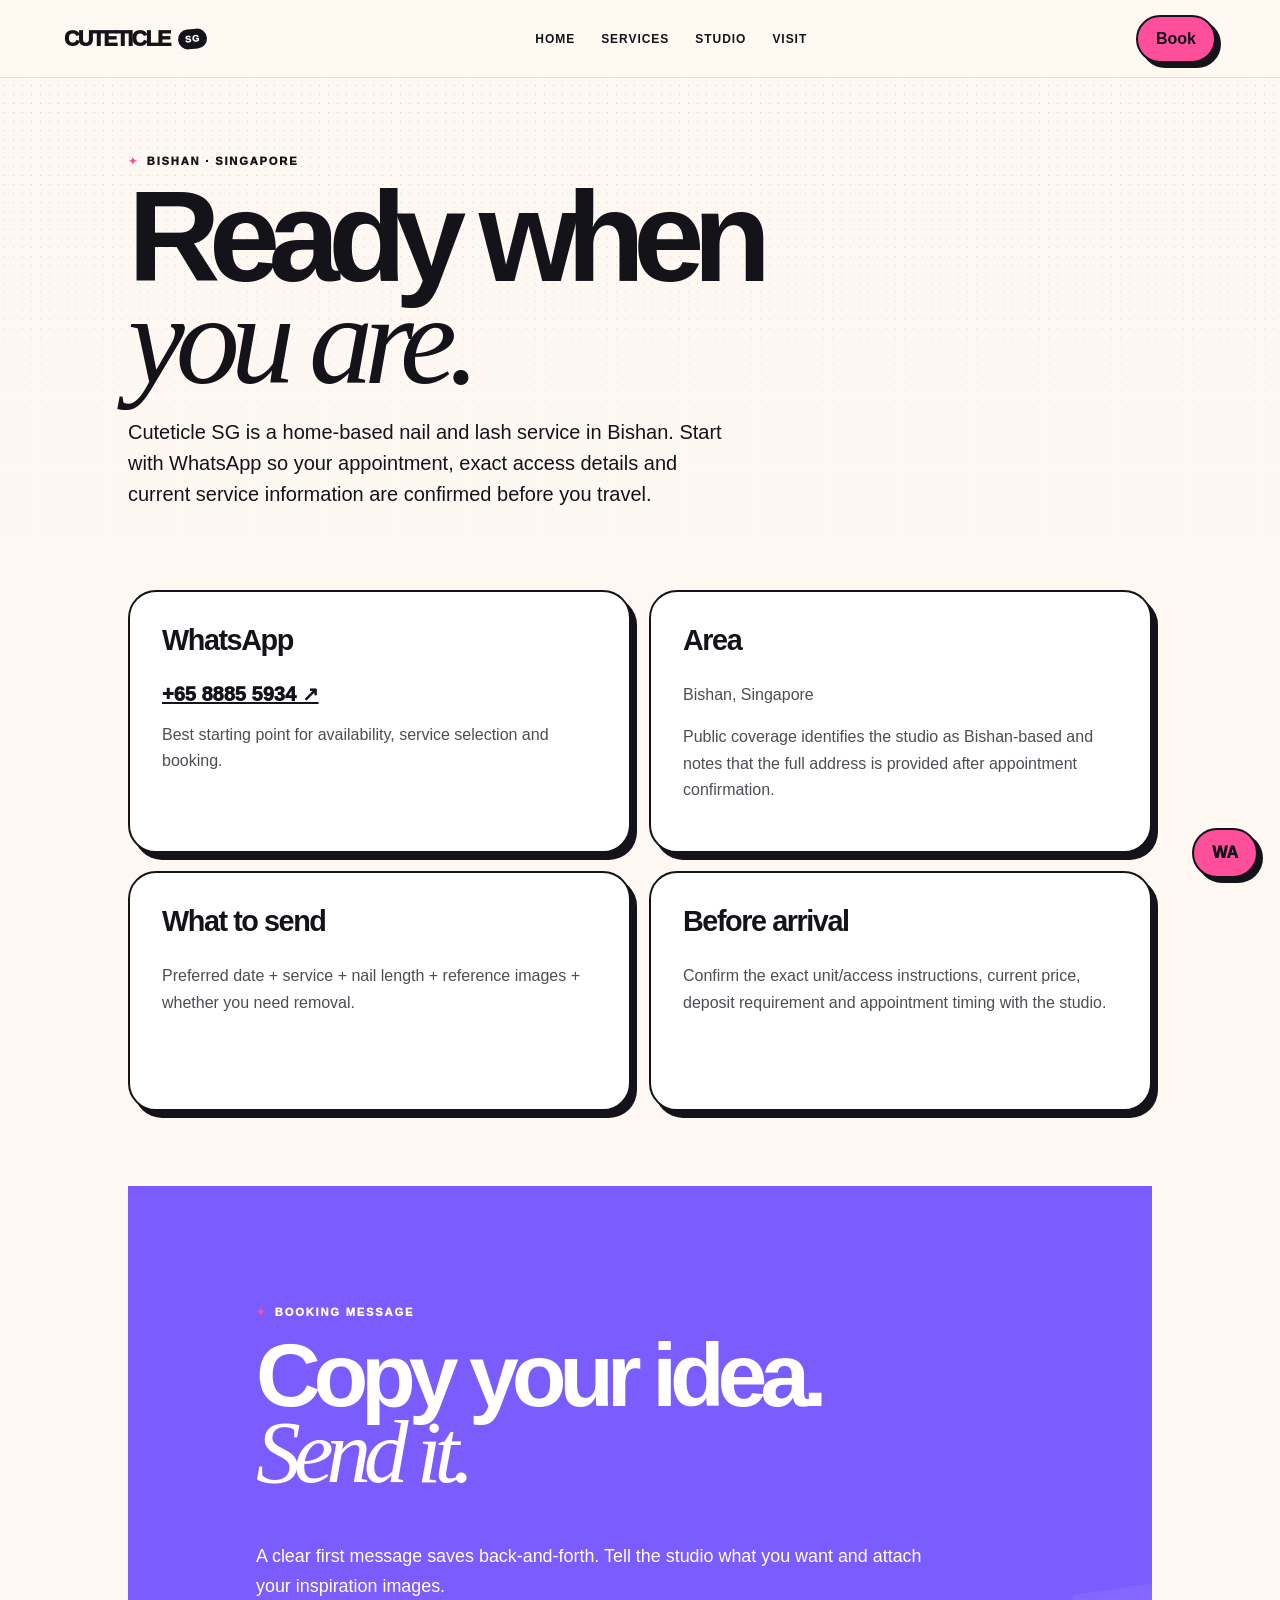
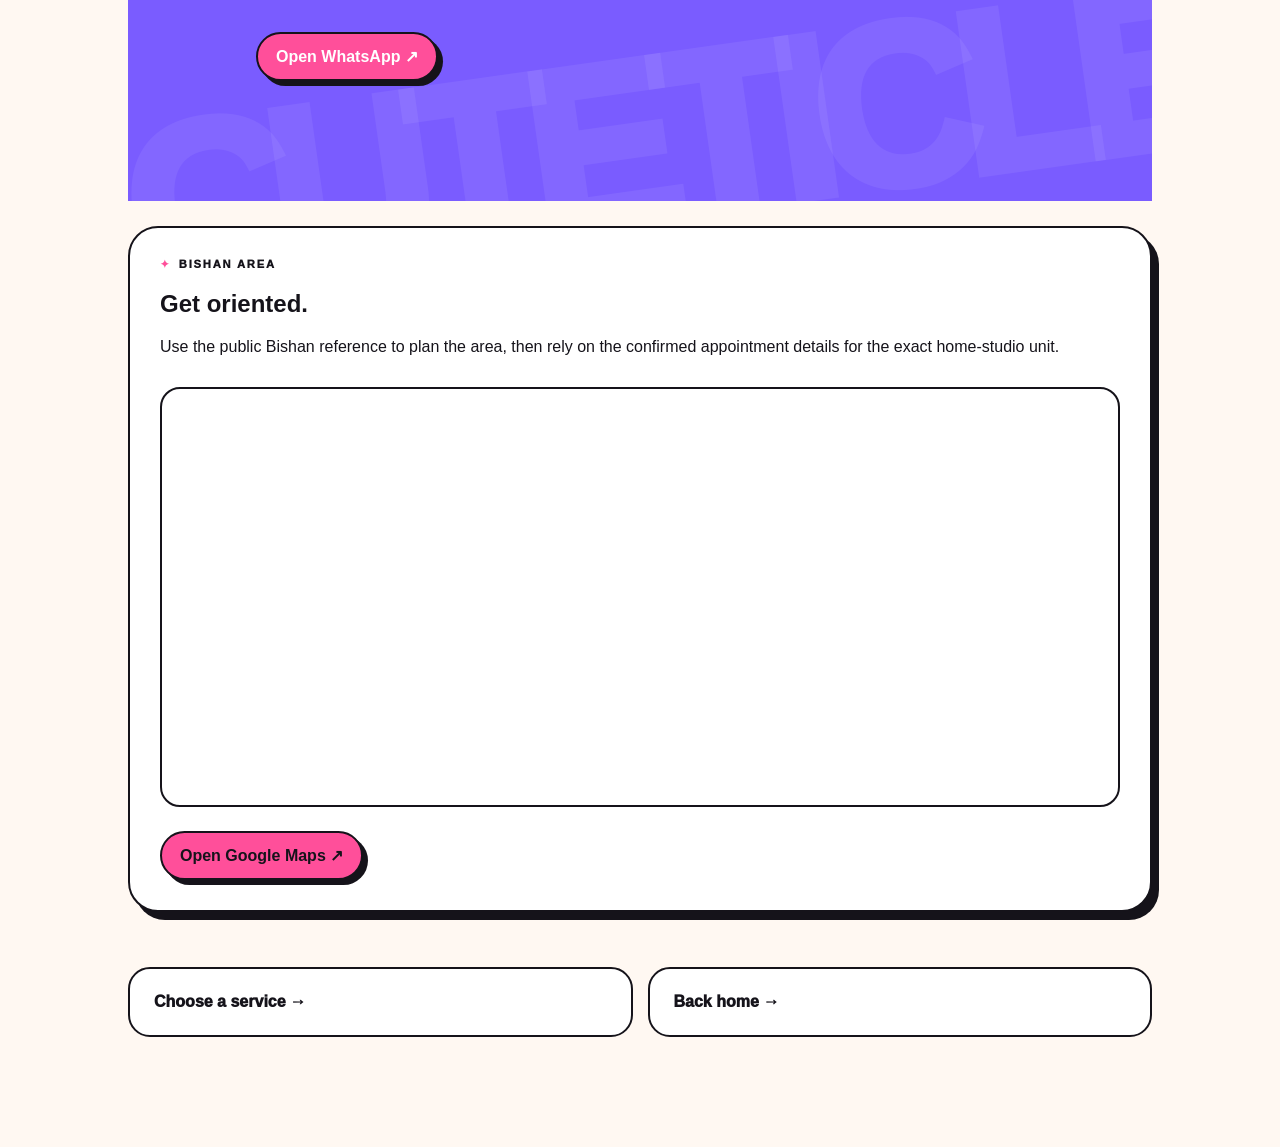
==== commit c513654c: "Rebuild Salon 7 booking and visit page" ====
--- a/contact.html
+++ b/contact.html
@@ -1 +1 @@
-<!doctype html><html lang="en"><head><meta charset="utf-8"><meta name="viewport" content="width=device-width,initial-scale=1"><meta name="description" content="Visit Cuteticles Studios in Bishan, Singapore. Contact the studio to confirm your appointment and exact unit details."><title>Visit | Cuteticles Studios</title><link rel="stylesheet" href="style.css"><link rel="stylesheet" href="site.css"></head><body><div id="loader"><strong>CUTETICLES</strong><span>VISIT · BISHAN</span></div><header><a class="logo" href="index.html">CUTETICLES<span>STUDIOS · BISHAN</span></a><nav><a href="index.html">Home</a><a href="services.html">Services</a><a href="experience.html">Studio</a><a href="contact.html">Visit</a></nav><a class="cta" href="https://wa.me/6588855934?text=Hi%20Cuteticles%20Studios%2C%20I%27d%20like%20to%20book%20an%20appointment.">WhatsApp</a></header><main class="page"><div class="page-hero"><p class="eyebrow">BISHAN · SINGAPORE</p><h1>Bring your<br><i>inspiration.</i></h1><p class="lead">Cuteticles Studios is a home-studio style beauty service in Bishan. Confirm the exact unit and access details with the studio when your appointment is confirmed.</p></div><div class="contact-grid"><article class="contact-card reveal"><h3>Area</h3><p>Bishan St. 13<br>Singapore 579819</p><a class="big-link" href="https://www.google.com/maps/search/?api=1&query=Bishan%20Street%2013%20Singapore%20579819">Open Maps ↗</a></article><article class="contact-card reveal"><h3>WhatsApp</h3><a class="big-link" href="https://wa.me/6588855934?text=Hi%20Cuteticles%20Studios%2C%20I%27d%20like%20to%20book%20an%20appointment.">+65 8885 5934</a><p>Use WhatsApp to ask about availability, service choice and access details.</p></article><article class="contact-card reveal"><h3>Booking</h3><p>Send your preferred date, service and design references.</p><a class="big-link" href="https://wa.me/6588855934?text=Hi%20Cuteticles%20Studios%2C%20I%27d%20like%20to%20book.%20My%20preferred%20date%20is%20:%20">Start a booking ↗</a></article><article class="contact-card reveal"><h3>Before you arrive</h3><p>Because this is a home-studio style appointment, confirm the exact unit, access instructions, deposit policy and appointment timing before travelling.</p></article></div><section class="map-block reveal"><p class="eyebrow">BISHAN LOCATION</p><h2>Find the area.</h2><iframe title="Cuteticles Studios Bishan map" src="https://www.google.com/maps?q=Bishan%20Street%2013%20Singapore%20579819&output=embed" loading="lazy" allowfullscreen></iframe><a class="btn" href="https://www.google.com/maps/search/?api=1&query=Bishan%20Street%2013%20Singapore%20579819">Open in Google Maps ↗</a></section><section class="feature reveal"><p class="eyebrow">READY?</p><h2>Let's make it <i>yours.</i></h2><p>Have a nail reference, colour idea or lash request? Send it through WhatsApp before booking so the studio can guide you on the right service.</p><a class="btn" href="https://wa.me/6588855934?text=Hi%20Cuteticles%20Studios%2C%20I%20have%20a%20design%20reference%20and%20would%20like%20to%20book.">WhatsApp Cuteticles ↗</a></section></main><a class="float" href="https://wa.me/6588855934?text=Hi%20Cuteticles%20Studios%2C%20I%27d%20like%20to%20book%20an%20appointment.">WA</a><script src="site.js"></script></body></html>+<!doctype html><html lang="en"><head><meta charset="utf-8"><meta name="viewport" content="width=device-width,initial-scale=1"><meta name="description" content="Book Cuteticle SG in Bishan, Singapore for nail, nail art, lash and lash-lift appointments."><title>Visit | Cuteticle SG</title><link rel="stylesheet" href="site.css"></head><body><div id="loader"><div class="loader-mark"><strong>VISIT</strong><span>CUTETICLE SG · BISHAN</span></div></div><header><a class="logo" href="index.html">CUTETICLE <span>SG</span></a><nav><a href="index.html">Home</a><a href="services.html">Services</a><a href="experience.html">Studio</a><a href="contact.html">Visit</a></nav><a class="cta magnetic" href="https://wa.me/6588855934?text=Hi%20Cuteticle%20SG%2C%20I%27d%20like%20to%20book.">Book</a></header><main class="page"><div class="page-hero reveal"><p class="eyebrow">BISHAN · SINGAPORE</p><h1>Ready when<br><i>you are.</i></h1><p class="lead">Cuteticle SG is a home-based nail and lash service in Bishan. Start with WhatsApp so your appointment, exact access details and current service information are confirmed before you travel.</p></div><div class="contact-grid"><article class="contact-card reveal"><h3>WhatsApp</h3><a class="big-link" href="https://wa.me/6588855934?text=Hi%20Cuteticle%20SG%2C%20I%27d%20like%20to%20book.">+65 8885 5934 ↗</a><p>Best starting point for availability, service selection and booking.</p></article><article class="contact-card reveal"><h3>Area</h3><p>Bishan, Singapore</p><p>Public coverage identifies the studio as Bishan-based and notes that the full address is provided after appointment confirmation.</p></article><article class="contact-card reveal"><h3>What to send</h3><p>Preferred date + service + nail length + reference images + whether you need removal.</p></article><article class="contact-card reveal"><h3>Before arrival</h3><p>Confirm the exact unit/access instructions, current price, deposit requirement and appointment timing with the studio.</p></article></div><section class="feature reveal" style="margin-top:75px"><p class="eyebrow">BOOKING MESSAGE</p><h2>Copy your idea.<br><i>Send it.</i></h2><p class="section-intro">A clear first message saves back-and-forth. Tell the studio what you want and attach your inspiration images.</p><div class="actions"><a class="btn magnetic" href="https://wa.me/6588855934?text=Hi%20Cuteticle%20SG%2C%20I%27d%20like%20to%20book.%0AService%3A%20%0APreferred%20date%3A%20%0AReference%3A%20">Open WhatsApp ↗</a></div></section><section class="map-block reveal"><p class="eyebrow">BISHAN AREA</p><h2>Get oriented.</h2><p>Use the public Bishan reference to plan the area, then rely on the confirmed appointment details for the exact home-studio unit.</p><iframe title="Bishan Singapore map" src="https://www.google.com/maps?q=Bishan%20Singapore&output=embed" loading="lazy" allowfullscreen></iframe><a class="btn magnetic" href="https://www.google.com/maps/search/?api=1&query=Bishan%20Singapore">Open Google Maps ↗</a></section><div class="page-nav"><a href="services.html">Choose a service →</a><a href="index.html">Back home →</a></div></main><a class="float magnetic" href="https://wa.me/6588855934?text=Hi%20Cuteticle%20SG%2C%20I%27d%20like%20to%20book.">WA</a><script src="site.js"></script></body></html>
--- a/site.css
+++ b/site.css
@@ -1 +1 @@
-:root{--a:#d2c38d;--s:#efe8c9;--bg:#0c0d0b;--p:#191a14;--ink:#f5f3e9;--line:color-mix(in srgb,var(--a) 25%,transparent)}html{scroll-behavior:smooth}body{background:radial-gradient(circle at 80% 0,color-mix(in srgb,var(--a) 20%,transparent),transparent 35%),var(--bg)!important;color:var(--ink)!important}body:before{content:"";position:fixed;inset:0;pointer-events:none;z-index:1;opacity:.06;background-image:linear-gradient(#fff2 1px,transparent 1px),linear-gradient(90deg,#fff2 1px,transparent 1px);background-size:80px 80px}header{z-index:60!important;border-bottom:1px solid #fff1;padding:16px 5vw!important;transition:.35s}header.scrolled{background:#000c!important;backdrop-filter:blur(22px);box-shadow:0 10px 40px #0006}.logo{letter-spacing:.22em}.logo:after{content:"";display:inline-block;width:7px;height:7px;margin-left:9px;border-radius:50%;background:var(--a);box-shadow:0 0 18px var(--a)}nav a{position:relative}nav a:after{content:"";position:absolute;left:0;right:0;bottom:-7px;height:1px;background:var(--a);transform:scaleX(0);transition:.3s}nav a:hover:after{transform:scaleX(1)}.navcta,.btn{background:var(--s)!important;color:#111!important;box-shadow:0 10px 35px color-mix(in srgb,var(--a) 20%,transparent)!important;transition:.3s}.navcta:hover,.btn:hover{transform:translateY(-3px);box-shadow:0 18px 55px color-mix(in srgb,var(--a) 35%,transparent)!important}.hero{min-height:100svh;padding-top:180px!important;isolation:isolate;overflow:hidden}.hero:before{content:"";position:absolute;width:72vw;height:72vw;right:-30%;top:8%;border-radius:50%;background:radial-gradient(circle at 35% 35%,color-mix(in srgb,var(--a) 48%,transparent),transparent 18%),radial-gradient(circle,color-mix(in srgb,var(--a) 20%,transparent),transparent 65%);filter:blur(12px);animation:hfloat 11s ease-in-out infinite;z-index:-1}.hero:after{content:"";position:absolute;inset:auto 0 0;height:35%;background:linear-gradient(transparent,var(--bg));z-index:-1}.hero h1{font-size:clamp(4rem,12vw,11rem)!important;max-width:1100px}.hero h1 i,.page-hero h1 i{color:var(--a)}.eyebrow{color:var(--a)!important;font-weight:700}.lead{font-size:clamp(1rem,1.5vw,1.25rem)!important;max-width:650px!important}.hero-meta{border-top:1px solid var(--line);padding-top:20px}.marquee{background:var(--p)!important;border-color:var(--line)!important}.marquee div{color:var(--a)!important;font-weight:700}.section{position:relative;background:linear-gradient(var(--bg),var(--p))!important;overflow:hidden}.section:before{content:"01";position:absolute;right:5vw;top:40px;font-size:16vw;font-weight:900;color:transparent;-webkit-text-stroke:1px color-mix(in srgb,var(--a) 18%,transparent)}.cards{grid-template-columns:repeat(3,minmax(0,1fr))!important;gap:20px!important}.cards article{position:relative;min-height:430px!important;overflow:hidden;border:1px solid var(--line)!important;border-radius:30px!important;background:var(--p)!important;box-shadow:0 20px 70px #0005;transition:.55s}.cards article:before{content:"";position:absolute;inset:0;background-size:cover;background-position:center;opacity:.32;transition:.8s}.cards article:nth-child(1):before{background-image:url('https://images.unsplash.com/photo-1522337360788-8b13dee7a37e?auto=format&fit=crop&w=1200&q=85')}.cards article:nth-child(2):before{background-image:url('https://images.unsplash.com/photo-1560066984-138dadb4c035?auto=format&fit=crop&w=1200&q=85')}.cards article:nth-child(3):before{background-image:url('https://images.unsplash.com/photo-1521590832167-7bcbfaa6381f?auto=format&fit=crop&w=1200&q=85')}.cards article:after{content:"";position:absolute;inset:0;background:linear-gradient(180deg,transparent 10%,var(--p) 78%)}.cards article>*{position:relative;z-index:2}.cards article:hover{transform:translateY(-12px);border-color:color-mix(in srgb,var(--a) 65%,transparent)!important;box-shadow:0 35px 95px #0008}.cards article:hover:before{transform:scale(1.08);opacity:.5}.cards h3{font-size:clamp(1.5rem,2vw,2rem)!important}.cards a{color:var(--a)!important;font-weight:700}.feature{position:relative;overflow:hidden;background:radial-gradient(circle at 85% 30%,color-mix(in srgb,var(--a) 25%,transparent),transparent 38%),var(--p)!important;border-block:1px solid var(--line);min-height:520px}.feature:before{content:"";position:absolute;right:-10vw;top:-15vw;width:48vw;height:48vw;border:1px solid color-mix(in srgb,var(--a) 35%,transparent);border-radius:50%;animation:spin 30s linear infinite}.visit{position:relative;overflow:hidden;background:linear-gradient(135deg,var(--p),var(--bg))!important;border-top:1px solid var(--line)}.visit:before{content:"";position:absolute;width:320px;height:320px;right:-100px;bottom:-120px;border-radius:50%;background:var(--a);filter:blur(120px);opacity:.16}.page{padding-top:170px!important}.page-hero{position:relative;max-width:1050px}.page-hero:after{content:"";position:absolute;right:-5vw;top:0;width:180px;height:180px;border:1px solid var(--line);border-radius:50%}.page-hero h1{font-size:clamp(4rem,12vw,10rem)!important}.service-list{max-width:1200px!important}.service-row{position:relative;padding:42px 0!important;border-color:var(--line)!important;transition:.4s}.service-row:before{content:"";position:absolute;inset:0 -5vw;background:linear-gradient(90deg,color-mix(in srgb,var(--a) 9%,transparent),transparent 65%);opacity:0;transition:.35s;pointer-events:none}.service-row:hover{padding-left:20px!important}.service-row:hover:before{opacity:1}.service-row h2{font-size:clamp(2rem,4vw,4rem)!important}.service-row strong{color:var(--a);font-size:.7rem;letter-spacing:.16em;text-transform:uppercase}.contact-grid{gap:18px!important}.contact-card{position:relative;min-height:240px;padding:34px!important;border-color:var(--line)!important;background:linear-gradient(145deg,var(--p),#0006)!important;border-radius:28px!important;overflow:hidden;transition:.4s}.contact-card:hover{transform:translateY(-7px);border-color:color-mix(in srgb,var(--a) 60%,transparent)!important}.big-link{color:var(--ink);text-decoration:none}.big-link:hover{color:var(--a)}.page-nav a{border-color:var(--line)!important;transition:.3s}.page-nav a:hover{background:var(--s)!important;color:#111!important;transform:translateY(-3px)}.map-block iframe{filter:saturate(.75) contrast(1.05);border-color:var(--line)!important;box-shadow:0 25px 80px #0006}.float{width:62px!important;height:62px!important;background:var(--a)!important;color:#111!important;box-shadow:0 15px 45px color-mix(in srgb,var(--a) 35%,transparent)!important}.float:hover{transform:scale(1.08)}#loader{background:var(--bg)!important;z-index:200!important}#loader:before{content:"";position:absolute;width:45vw;height:45vw;border:1px solid color-mix(in srgb,var(--a) 45%,transparent);border-radius:50%;animation:pulse 2.2s ease-in-out infinite}#loader .loader-mark{position:relative;display:grid;place-items:center;text-align:center;gap:12px}#loader strong{font-size:clamp(2.4rem,8vw,7rem)!important;color:var(--ink)}#loader span{color:var(--a)!important}#loader.is-hidden{opacity:0;pointer-events:none}body.is-loading{overflow:hidden!important}.reveal{opacity:0;transform:translateY(50px) scale(.98)!important;transition:.9s cubic-bezier(.2,.75,.2,1)!important}.reveal.visible{opacity:1;transform:none!important}#scroll-progress{position:fixed;z-index:150;top:0;left:0;height:2px;width:0;background:var(--a);box-shadow:0 0 16px var(--a)}@keyframes hfloat{50%{transform:translate3d(-30px,25px,0) scale(1.08)}}@keyframes spin{to{transform:rotate(360deg)}}@keyframes pulse{50%{transform:scale(1.08);opacity:.35}}@media(min-width:800px){.hero{padding-left:10vw!important;padding-right:8vw!important}.section,.feature,.visit{padding-left:10vw!important;padding-right:10vw!important}.service-row{grid-template-columns:70px 1fr 150px!important}.contact-grid{grid-template-columns:repeat(2,minmax(0,1fr))!important}}@media(max-width:799px){header{padding-left:18px!important;padding-right:18px!important}header nav{display:flex!important;position:fixed;left:10px;right:10px;bottom:10px;z-index:90;padding:9px 8px;background:#080808e8;backdrop-filter:blur(22px);border:1px solid var(--line);border-radius:18px;justify-content:space-around;gap:4px;box-shadow:0 15px 50px #0008}header nav a{font-size:.65rem;padding:8px 7px}header .navcta,header .cta{padding:10px 12px;font-size:.7rem}.hero{padding-left:6vw!important;padding-right:6vw!important}.hero h1{font-size:clamp(3.3rem,17vw,6rem)!important}.cards{grid-template-columns:1fr!important}.cards article{min-height:390px!important}.section,.feature,.visit{padding:90px 6vw!important}.page{padding:130px 6vw 110px!important}.page-hero h1{font-size:clamp(3.4rem,17vw,6.5rem)!important}.service-row{grid-template-columns:34px 1fr!important}.service-row strong{grid-column:2;margin-top:10px}.contact-grid{grid-template-columns:1fr!important}.map-block iframe{height:72vw!important;min-height:300px}.float{bottom:78px!important;right:16px!important}.hero:before{width:110vw;height:110vw;right:-50%;top:20%}}+:root{--ink:#15131a;--paper:#fff8f2;--pink:#ff4f9a;--coral:#ff765c;--violet:#7a5cff;--cyan:#64e6e0;--lime:#d9f36b;--card:#fff;--line:#15131a1c;--shadow:0 24px 70px #15131a18;--ease:cubic-bezier(.2,.8,.2,1)}*{box-sizing:border-box}html{scroll-behavior:smooth}body{margin:0;background:var(--paper);color:var(--ink);font-family:Arial,Helvetica,sans-serif;overflow-x:hidden}body:before{content:"";position:fixed;inset:0;pointer-events:none;z-index:30;opacity:.22;background-image:radial-gradient(#15131a 0.7px,transparent .7px);background-size:9px 9px;mask-image:linear-gradient(to bottom,#000,transparent 75%)}a{color:inherit}header{position:fixed;z-index:80;top:0;left:0;right:0;height:78px;padding:14px 5vw;display:flex;align-items:center;justify-content:space-between;background:#fff8f2dd;border-bottom:1px solid var(--line);backdrop-filter:blur(18px);transition:.35s var(--ease)}header.scrolled{height:66px;background:#fff8f2f5;box-shadow:0 12px 35px #15131a0d}.logo{font-weight:1000;text-decoration:none;letter-spacing:-.08em;font-size:1.35rem;display:flex;align-items:center;gap:8px}.logo span{font-size:.58rem;letter-spacing:.08em;background:var(--ink);color:#fff;padding:5px 7px;border-radius:99px;transform:rotate(-5deg)}header nav{display:flex;align-items:center;gap:26px}header nav a{text-decoration:none;font-size:.75rem;font-weight:800;text-transform:uppercase;letter-spacing:.08em;position:relative}header nav a:after{content:"";position:absolute;left:0;right:0;bottom:-8px;height:3px;background:var(--pink);transform:scaleX(0) rotate(-2deg);transition:.3s}header nav a:hover:after{transform:scaleX(1) rotate(-2deg)}.cta,.btn{display:inline-flex;align-items:center;justify-content:center;text-decoration:none;font-weight:900;border:2px solid var(--ink);padding:13px 18px;border-radius:999px;background:var(--pink);box-shadow:5px 5px 0 var(--ink);transition:.25s var(--ease)}.cta:hover,.btn:hover{transform:translate(2px,2px);box-shadow:2px 2px 0 var(--ink)}main{position:relative;z-index:2}.hero{min-height:100svh;padding:140px 5vw 80px;display:grid;grid-template-columns:1.05fr .95fr;align-items:center;gap:6vw;overflow:hidden;background:radial-gradient(circle at 82% 25%,#64e6e066,transparent 19%),radial-gradient(circle at 25% 85%,#ff4f9a33,transparent 28%),var(--paper)}.hero h1{font-size:clamp(4rem,10.5vw,10rem);line-height:.78;letter-spacing:-.095em;margin:14px 0 28px;max-width:950px}.hero h1 i,.page-hero h1 i{font-family:Georgia,serif;font-weight:400;letter-spacing:-.07em}.eyebrow{font-size:.7rem;font-weight:1000;letter-spacing:.16em;text-transform:uppercase;margin:0 0 18px}.eyebrow:before{content:"✦";color:var(--pink);margin-right:8px}.lead{font-size:clamp(1rem,1.6vw,1.25rem);line-height:1.55;max-width:610px}.actions{display:flex;gap:18px;align-items:center;flex-wrap:wrap;margin-top:30px}.actions>a:not(.btn){font-weight:900;text-decoration:underline;text-decoration-thickness:3px;text-decoration-color:var(--cyan)}.hero-art{position:relative;min-height:550px;display:grid;place-items:center}.orb{width:min(42vw,500px);aspect-ratio:1;border-radius:46% 54% 52% 48%;background:linear-gradient(145deg,#fff,#ffbfd9 35%,#8f7bff 70%,#64e6e0);border:3px solid var(--ink);box-shadow:18px 20px 0 var(--ink),inset -35px -35px 70px #15131a22;transform:rotate(8deg);animation:orb 8s ease-in-out infinite}.orb:before,.orb:after{content:"";position:absolute;border:2px solid var(--ink);border-radius:50%;animation:spin 18s linear infinite}.orb:before{inset:-35px 5px 10px -45px}.orb:after{inset:20px -45px -30px 30px;animation-direction:reverse}.orb-label{position:absolute;background:var(--lime);border:2px solid var(--ink);padding:14px 18px;font-weight:1000;box-shadow:5px 5px 0 var(--ink);transform:rotate(-9deg);bottom:14%;left:8%;z-index:3}.sticker{position:absolute;border:2px solid var(--ink);background:#fff;padding:10px 14px;border-radius:999px;font-weight:1000;box-shadow:4px 4px 0 var(--ink)}.s1{top:14%;right:2%;transform:rotate(8deg);background:var(--coral)}.s2{bottom:6%;right:8%;transform:rotate(-7deg);background:var(--cyan)}.marquee{overflow:hidden;white-space:nowrap;border-block:2px solid var(--ink);background:var(--ink);color:#fff;padding:14px 0}.marquee div{display:inline-block;font-weight:1000;letter-spacing:.12em;animation:marquee 20s linear infinite}.section,.feature,.visit{padding:120px 10vw}.section{background:#fff}.section.alt{background:#15131a;color:#fff}.section h2,.feature h2,.visit h2{font-size:clamp(3rem,7vw,7rem);line-height:.85;letter-spacing:-.08em;margin:10px 0 50px}.section h2 i,.feature h2 i,.visit h2 i{font-family:Georgia,serif;font-weight:400}.section-intro{max-width:700px;font-size:1.12rem;line-height:1.7}.cards{display:grid;grid-template-columns:repeat(3,1fr);gap:20px}.cards article{min-height:410px;padding:28px;border:2px solid var(--ink);border-radius:34px;background:var(--card);box-shadow:8px 9px 0 var(--ink);position:relative;overflow:hidden;transition:.45s var(--ease)}.cards article:nth-child(1){background:linear-gradient(145deg,#fff,#ffd2e4)}.cards article:nth-child(2){background:linear-gradient(145deg,#fff,#d8d2ff)}.cards article:nth-child(3){background:linear-gradient(145deg,#fff,#c9f5f0)}.cards article:hover{transform:translateY(-12px) rotate(-1deg)}.num{font-size:4rem;font-weight:1000;letter-spacing:-.1em}.cards h3{font-size:2rem;letter-spacing:-.06em;margin:55px 0 12px}.cards p,.contact-card p,.service-row p{line-height:1.65;color:#504b54}.cards a{font-weight:900;text-decoration:underline;text-decoration-thickness:2px}.feature{position:relative;overflow:hidden;background:var(--violet);color:#fff}.feature:before{content:"CUTETICLE";position:absolute;right:-5%;bottom:-12%;font-size:18vw;font-weight:1000;letter-spacing:-.1em;color:#ffffff12;transform:rotate(-8deg)}.feature .process{display:grid;grid-template-columns:repeat(3,1fr);gap:14px;margin-top:50px}.process article{padding:25px;border:2px solid #fff;border-radius:25px;background:#ffffff14}.process b{font-size:2.5rem}.visit{background:var(--lime)}.visit-grid{display:grid;grid-template-columns:repeat(3,1fr);gap:16px}.visit article{padding:28px;border:2px solid var(--ink);background:#fff;border-radius:25px;box-shadow:6px 7px 0 var(--ink)}.visit article b{font-size:.7rem;text-transform:uppercase;letter-spacing:.15em}.visit article p{line-height:1.6}.page{padding:155px 10vw 110px}.page-hero{max-width:1050px;margin-bottom:80px}.page-hero h1{font-size:clamp(4rem,10vw,9rem);line-height:.8;letter-spacing:-.09em;margin:15px 0 25px}.service-list{border-top:2px solid var(--ink)}.service-row{display:grid;grid-template-columns:80px 1fr 130px;gap:25px;align-items:center;padding:38px 0;border-bottom:2px solid var(--line);transition:.35s}.service-row:hover{padding-left:18px;background:linear-gradient(90deg,#ff4f9a14,transparent)}.service-row>span{font-weight:1000;color:var(--pink)}.service-row h2{font-size:clamp(2rem,4vw,4rem);letter-spacing:-.06em;margin:0 0 8px}.service-row strong{justify-self:end;border:2px solid var(--ink);padding:8px 11px;border-radius:99px;background:var(--cyan);font-size:.65rem;text-transform:uppercase}.contact-grid{display:grid;grid-template-columns:repeat(2,1fr);gap:18px}.contact-card{padding:32px;border:2px solid var(--ink);border-radius:28px;background:#fff;box-shadow:6px 7px 0 var(--ink);min-height:240px;transition:.4s}.contact-card:hover{transform:translateY(-8px) rotate(.5deg)}.contact-card h3{font-size:1.8rem;margin:0 0 25px;letter-spacing:-.05em}.big-link{font-size:1.25rem;font-weight:1000}.map-block{margin-top:25px;padding:30px;background:#fff;border:2px solid var(--ink);border-radius:30px;box-shadow:7px 8px 0 var(--ink)}.map-block iframe{width:100%;height:420px;border:2px solid var(--ink);border-radius:20px;margin:15px 0 20px}.page-nav{display:grid;grid-template-columns:1fr 1fr;gap:15px;margin-top:55px}.page-nav a{padding:24px;border:2px solid var(--ink);border-radius:22px;font-weight:1000;text-decoration:none;background:#fff}.page-nav a:hover{background:var(--pink)}footer{position:relative;z-index:2;padding:65px 5vw 100px;background:var(--ink);color:#fff;display:grid;grid-template-columns:2fr repeat(4,1fr);gap:25px}footer p{color:#c9c3cc;line-height:1.55}footer a{text-decoration:none}.float{position:fixed;z-index:100;right:22px;bottom:22px;background:var(--pink);color:var(--ink);border:2px solid var(--ink);padding:14px 18px;border-radius:999px;font-weight:1000;box-shadow:5px 5px 0 var(--ink);text-decoration:none}.float:hover{transform:translateY(-3px)}#loader{position:fixed;inset:0;z-index:200;background:var(--paper);display:grid;place-items:center;transition:opacity .7s var(--ease)}#loader.is-hidden{opacity:0;pointer-events:none}#loader .loader-mark{text-align:center}.loader-mark strong{display:block;font-size:clamp(3rem,10vw,8rem);letter-spacing:-.09em}.loader-mark span{display:block;font-weight:1000;letter-spacing:.2em;margin-top:10px}.reveal{opacity:0;transform:translateY(45px) scale(.98);transition:.85s var(--ease)}.reveal.visible{opacity:1;transform:none}.reveal.exit{opacity:0;transform:translateY(-25px)}#scroll-progress{position:fixed;z-index:150;left:0;top:0;height:4px;width:0;background:linear-gradient(90deg,var(--pink),var(--violet),var(--cyan));box-shadow:0 0 12px #ff4f9a88}.cursor-glow{position:fixed;z-index:1;width:220px;height:220px;border-radius:50%;pointer-events:none;background:radial-gradient(circle,#ff4f9a22,transparent 68%);transform:translate(-50%,-50%);opacity:0;transition:opacity .3s}@keyframes orb{50%{transform:rotate(-4deg) translateY(-14px) scale(1.03)}}@keyframes spin{to{transform:rotate(360deg)}}@keyframes marquee{to{transform:translateX(-50%)}}@media(max-width:900px){header{height:68px;padding:12px 18px}header nav{position:fixed;left:10px;right:10px;bottom:10px;padding:9px 7px;background:#15131af2;border:2px solid var(--ink);border-radius:18px;justify-content:space-around;gap:3px;box-shadow:0 15px 50px #15131a33}header nav a{color:#fff;font-size:.62rem;padding:8px 6px}header .cta{padding:9px 12px;font-size:.68rem}.hero{grid-template-columns:1fr;padding:125px 6vw 65px;gap:20px}.hero-art{min-height:430px}.orb{width:min(78vw,430px)}.section,.feature,.visit{padding:85px 6vw}.cards,.visit-grid,.feature .process{grid-template-columns:1fr}.cards article{min-height:340px}.page{padding:125px 6vw 105px}.page-hero h1{font-size:clamp(3.6rem,17vw,6.5rem)}.service-row{grid-template-columns:36px 1fr;gap:12px}.service-row strong{grid-column:2;justify-self:start}.contact-grid{grid-template-columns:1fr}.page-nav{grid-template-columns:1fr}footer{grid-template-columns:1fr 1fr;padding:55px 6vw 110px}.float{bottom:78px;right:16px}.hero h1{font-size:clamp(3.5rem,17vw,6.5rem)}}@media(max-width:520px){.hero-art{min-height:350px}.orb{width:72vw}.sticker{font-size:.7rem;padding:8px 10px}.s1{right:0}.s2{right:0}.orb-label{left:0}.section h2,.feature h2,.visit h2{font-size:clamp(3rem,14vw,5rem)}footer{grid-template-columns:1fr}.map-block iframe{height:320px}.cta{box-shadow:3px 3px 0 var(--ink)}}@media(prefers-reduced-motion:reduce){*,*:before,*:after{scroll-behavior:auto!important;animation:none!important;transition:none!important}.reveal{opacity:1!important;transform:none!important}}
